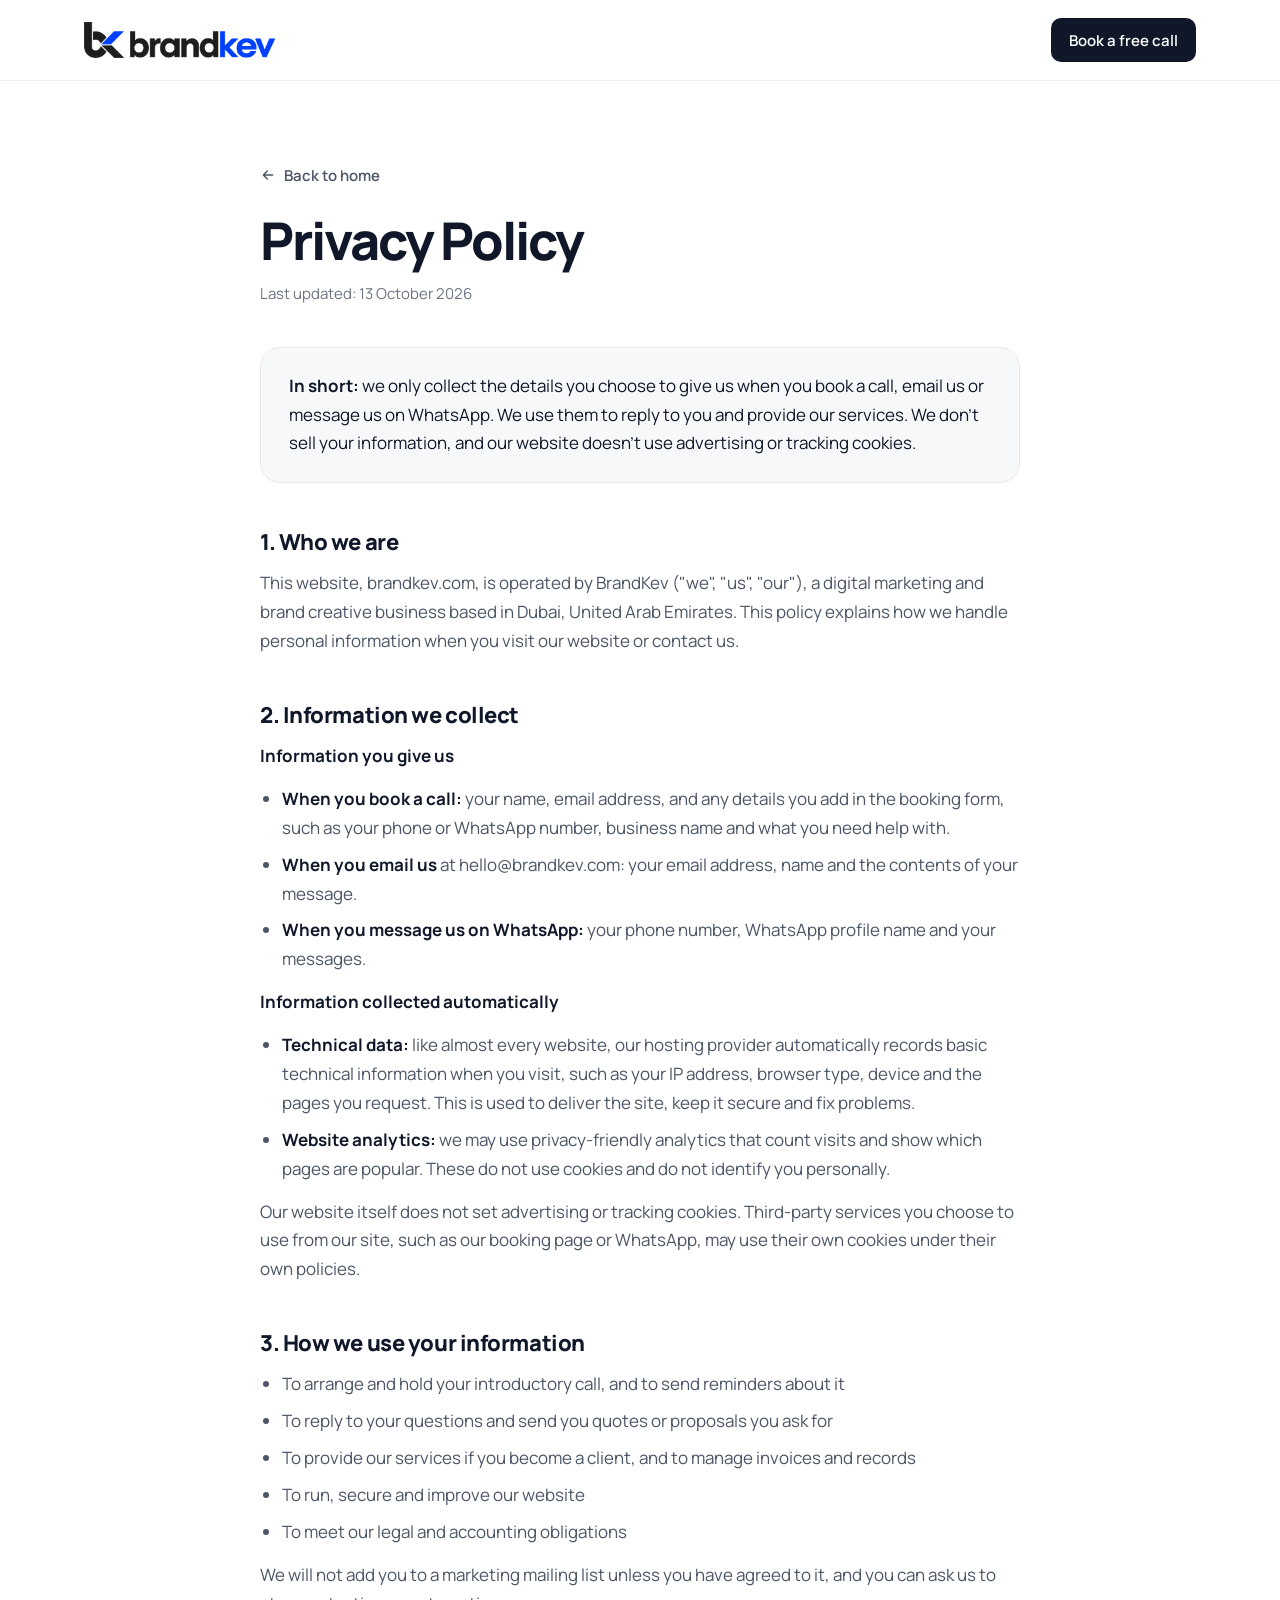
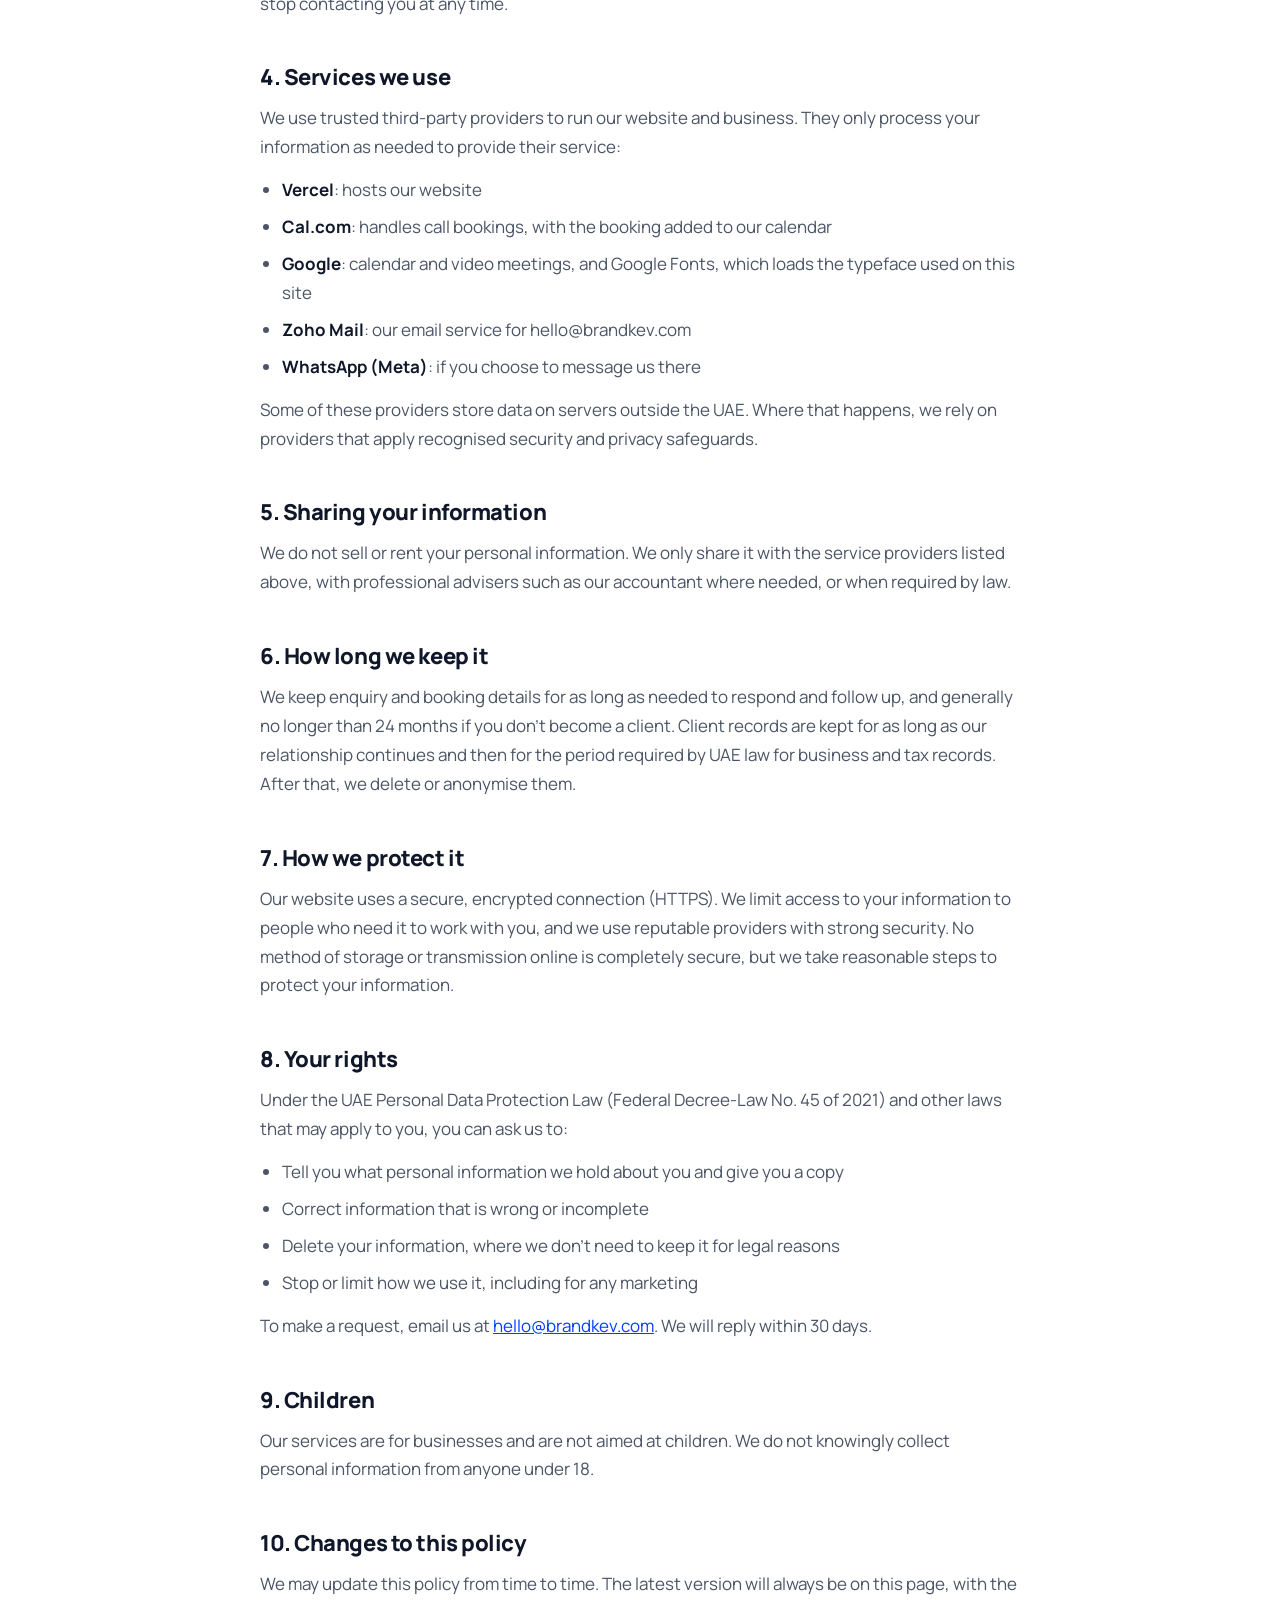
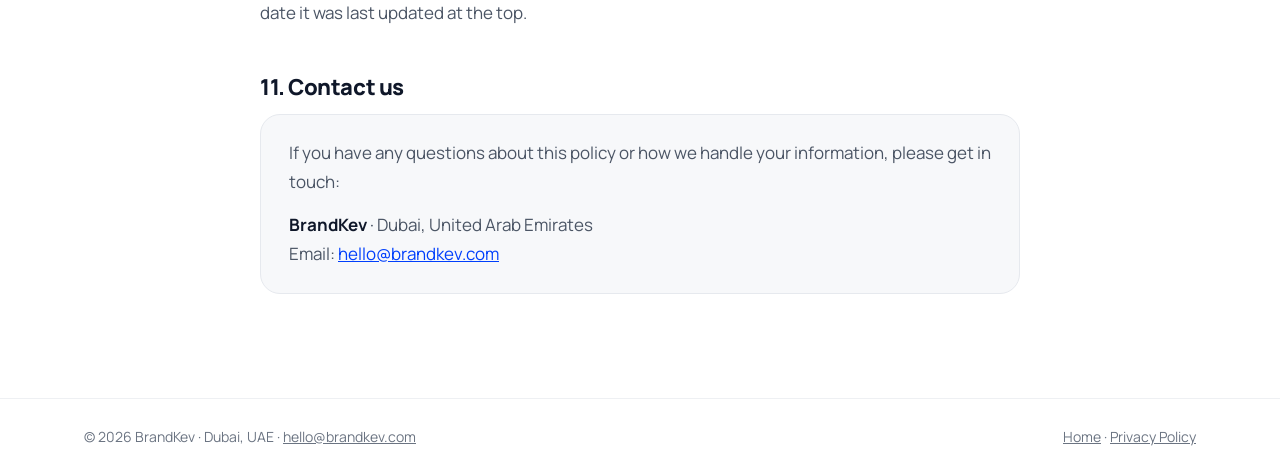
==== privacy.html @ ffb1eb5c "Add files via upload" ====
<!doctype html>
<html lang="en">
<head>
<meta charset="utf-8">
<meta name="viewport" content="width=device-width, initial-scale=1">
<title>Privacy Policy | BrandKev</title>
<meta name="description" content="How BrandKev collects, uses and protects your personal information when you visit brandkev.com, book a call or contact us.">
<link rel="canonical" href="https://www.brandkev.com/privacy">
<meta name="robots" content="index, follow">
<meta name="theme-color" content="#003FFC">
<link rel="icon" type="image/png" href="/apple-touch-icon.png">
<link rel="apple-touch-icon" href="/apple-touch-icon.png">
<link rel="preconnect" href="https://fonts.googleapis.com">
<link rel="preconnect" href="https://fonts.gstatic.com" crossorigin>
<link rel="stylesheet" href="https://fonts.googleapis.com/css2?family=Manrope:wght@400;500;600;700;800&display=swap">
<style>
  :root { --ink:#0F1729; --muted:#4B5565; --soft:#6B7482; --line:#EEF0F3; --line2:#E6E9EE; --bg2:#F7F8FA; --accent:#003FFC; }
  * { box-sizing: border-box; }
  body { margin: 0; font-family: 'Manrope', system-ui, sans-serif; color: var(--ink); background: #fff; -webkit-font-smoothing: antialiased; }
  a { color: var(--accent); }
  .wrap { max-width: 1160px; margin: 0 auto; padding: 0 24px; }
  header { border-bottom: 1px solid var(--line); background: #fff; }
  .nav { display: flex; flex-wrap: wrap; align-items: center; justify-content: space-between; gap: 16px; padding-top: 18px; padding-bottom: 18px; }
  .nav img { display: block; height: 36px; width: auto; }
  .nav-cta { background: var(--ink); color: #fff; text-decoration: none; font-weight: 600; font-size: 15px; padding: 11px 18px; border-radius: 10px; min-height: 44px; display: inline-flex; align-items: center; }
  .nav-cta:hover { background: #1E293B; }
  main { padding: 72px 0 104px; }
  .doc { max-width: 760px; margin: 0 auto; }
  .back { display: inline-flex; align-items: center; gap: 8px; font-size: 15px; font-weight: 600; color: var(--muted); text-decoration: none; min-height: 44px; }
  .back:hover { color: var(--ink); }
  h1 { font-weight: 800; font-size: clamp(36px, 5vw, 52px); line-height: 1.08; letter-spacing: -0.04em; margin: 16px 0 12px; }
  .updated { font-size: 15px; color: var(--soft); margin: 0 0 40px; }
  h2 { font-weight: 800; font-size: 22px; letter-spacing: -0.02em; margin: 44px 0 12px; }
  p, li { font-size: 17px; line-height: 1.7; color: var(--muted); }
  p { margin: 0 0 14px; }
  ul { margin: 0 0 14px; padding-left: 22px; }
  li { margin-bottom: 8px; }
  strong { color: var(--ink); font-weight: 700; }
  .summary { background: var(--bg2); border: 1px solid var(--line2); border-radius: 20px; padding: 24px 28px; margin-bottom: 8px; }
  .summary p { margin: 0; color: var(--ink); }
  .contact-box { background: var(--bg2); border: 1px solid var(--line2); border-radius: 20px; padding: 24px 28px; }
  .contact-box p:last-child { margin-bottom: 0; }
  footer { border-top: 1px solid var(--line); padding: 28px 0; }
  .foot { display: flex; flex-wrap: wrap; justify-content: space-between; gap: 16px; font-size: 14px; color: var(--soft); }
  .foot a { color: inherit; }
</style>
</head>
<body>

<header>
  <div class="wrap nav">
    <a href="/" aria-label="BrandKev home"><img src="/logo-full.png" alt="BrandKev" width="192" height="36"></a>
    <a class="nav-cta" href="https://cal.com/free-introductory-call" target="_blank" rel="noopener">Book a free call</a>
  </div>
</header>

<main>
  <div class="wrap">
    <article class="doc">
      <a class="back" href="/">
        <svg aria-hidden="true" width="16" height="16" viewBox="0 0 24 24" fill="none" stroke="currentColor" stroke-width="2.2" stroke-linecap="round" stroke-linejoin="round"><path d="M19 12H5M11 6l-6 6 6 6"/></svg>
        Back to home
      </a>
      <h1>Privacy Policy</h1>
      <p class="updated">Last updated: 13 October 2026</p>

      <div class="summary">
        <p><strong>In short:</strong> we only collect the details you choose to give us when you book a call, email us or message us on WhatsApp. We use them to reply to you and provide our services. We don't sell your information, and our website doesn't use advertising or tracking cookies.</p>
      </div>

      <h2>1. Who we are</h2>
      <p>This website, brandkev.com, is operated by BrandKev ("we", "us", "our"), a digital marketing and brand creative business based in Dubai, United Arab Emirates. This policy explains how we handle personal information when you visit our website or contact us.</p>

      <h2>2. Information we collect</h2>
      <p><strong>Information you give us</strong></p>
      <ul>
        <li><strong>When you book a call:</strong> your name, email address, and any details you add in the booking form, such as your phone or WhatsApp number, business name and what you need help with.</li>
        <li><strong>When you email us</strong> at hello@brandkev.com: your email address, name and the contents of your message.</li>
        <li><strong>When you message us on WhatsApp:</strong> your phone number, WhatsApp profile name and your messages.</li>
      </ul>
      <p><strong>Information collected automatically</strong></p>
      <ul>
        <li><strong>Technical data:</strong> like almost every website, our hosting provider automatically records basic technical information when you visit, such as your IP address, browser type, device and the pages you request. This is used to deliver the site, keep it secure and fix problems.</li>
        <li><strong>Website analytics:</strong> we may use privacy-friendly analytics that count visits and show which pages are popular. These do not use cookies and do not identify you personally.</li>
      </ul>
      <p>Our website itself does not set advertising or tracking cookies. Third-party services you choose to use from our site, such as our booking page or WhatsApp, may use their own cookies under their own policies.</p>

      <h2>3. How we use your information</h2>
      <ul>
        <li>To arrange and hold your introductory call, and to send reminders about it</li>
        <li>To reply to your questions and send you quotes or proposals you ask for</li>
        <li>To provide our services if you become a client, and to manage invoices and records</li>
        <li>To run, secure and improve our website</li>
        <li>To meet our legal and accounting obligations</li>
      </ul>
      <p>We will not add you to a marketing mailing list unless you have agreed to it, and you can ask us to stop contacting you at any time.</p>

      <h2>4. Services we use</h2>
      <p>We use trusted third-party providers to run our website and business. They only process your information as needed to provide their service:</p>
      <ul>
        <li><strong>Vercel</strong>: hosts our website</li>
        <li><strong>Cal.com</strong>: handles call bookings, with the booking added to our calendar</li>
        <li><strong>Google</strong>: calendar and video meetings, and Google Fonts, which loads the typeface used on this site</li>
        <li><strong>Zoho Mail</strong>: our email service for hello@brandkev.com</li>
        <li><strong>WhatsApp (Meta)</strong>: if you choose to message us there</li>
      </ul>
      <p>Some of these providers store data on servers outside the UAE. Where that happens, we rely on providers that apply recognised security and privacy safeguards.</p>

      <h2>5. Sharing your information</h2>
      <p>We do not sell or rent your personal information. We only share it with the service providers listed above, with professional advisers such as our accountant where needed, or when required by law.</p>

      <h2>6. How long we keep it</h2>
      <p>We keep enquiry and booking details for as long as needed to respond and follow up, and generally no longer than 24 months if you don't become a client. Client records are kept for as long as our relationship continues and then for the period required by UAE law for business and tax records. After that, we delete or anonymise them.</p>

      <h2>7. How we protect it</h2>
      <p>Our website uses a secure, encrypted connection (HTTPS). We limit access to your information to people who need it to work with you, and we use reputable providers with strong security. No method of storage or transmission online is completely secure, but we take reasonable steps to protect your information.</p>

      <h2>8. Your rights</h2>
      <p>Under the UAE Personal Data Protection Law (Federal Decree-Law No. 45 of 2021) and other laws that may apply to you, you can ask us to:</p>
      <ul>
        <li>Tell you what personal information we hold about you and give you a copy</li>
        <li>Correct information that is wrong or incomplete</li>
        <li>Delete your information, where we don't need to keep it for legal reasons</li>
        <li>Stop or limit how we use it, including for any marketing</li>
      </ul>
      <p>To make a request, email us at <a href="mailto:hello@brandkev.com?subject=Privacy%20request">hello@brandkev.com</a>. We will reply within 30 days.</p>

      <h2>9. Children</h2>
      <p>Our services are for businesses and are not aimed at children. We do not knowingly collect personal information from anyone under 18.</p>

      <h2>10. Changes to this policy</h2>
      <p>We may update this policy from time to time. The latest version will always be on this page, with the date it was last updated at the top.</p>

      <h2>11. Contact us</h2>
      <div class="contact-box">
        <p>If you have any questions about this policy or how we handle your information, please get in touch:</p>
        <p><strong>BrandKev</strong> · Dubai, United Arab Emirates<br>
        Email: <a href="mailto:hello@brandkev.com?subject=Privacy%20question">hello@brandkev.com</a></p>
      </div>
    </article>
  </div>
</main>

<footer>
  <div class="wrap foot">
    <span>© 2026 BrandKev · Dubai, UAE · <a href="mailto:hello@brandkev.com">hello@brandkev.com</a></span>
    <span><a href="/">Home</a> · <a href="/privacy">Privacy Policy</a></span>
  </div>
</footer>

</body>
</html>
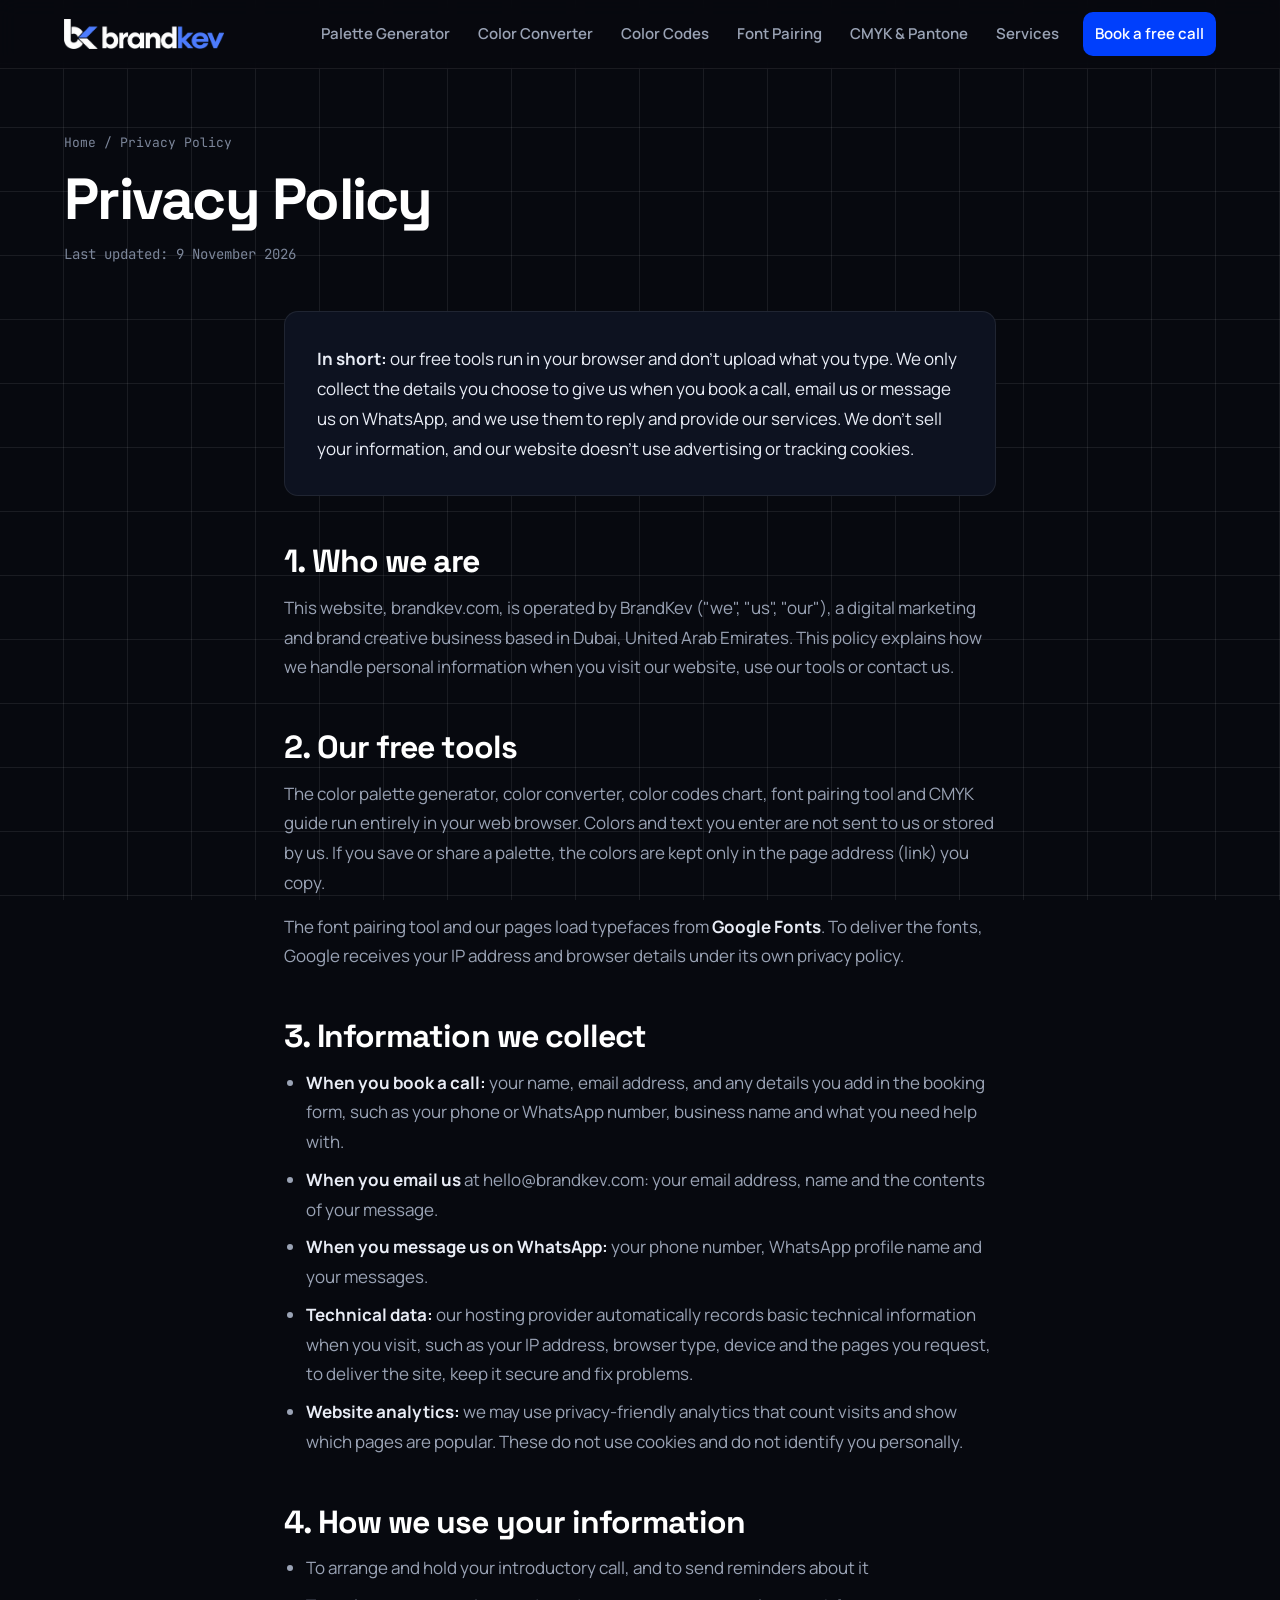
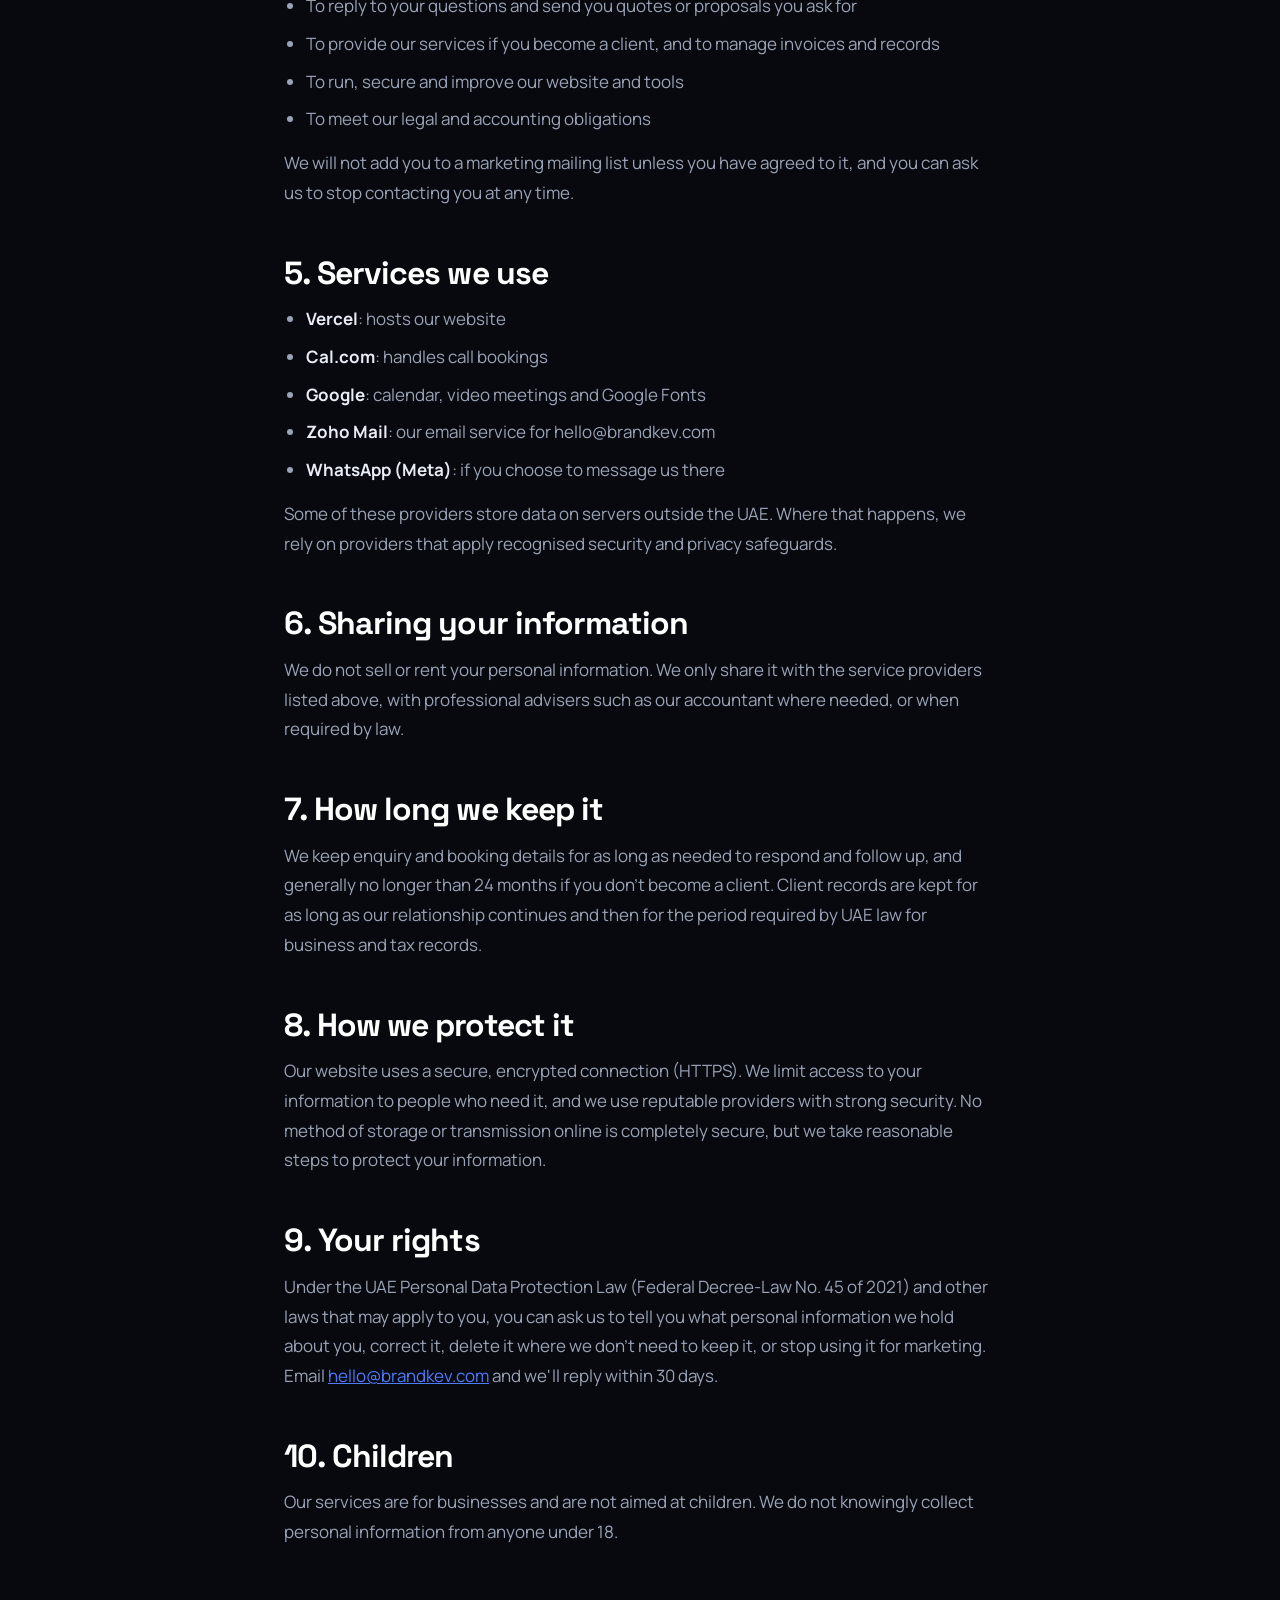
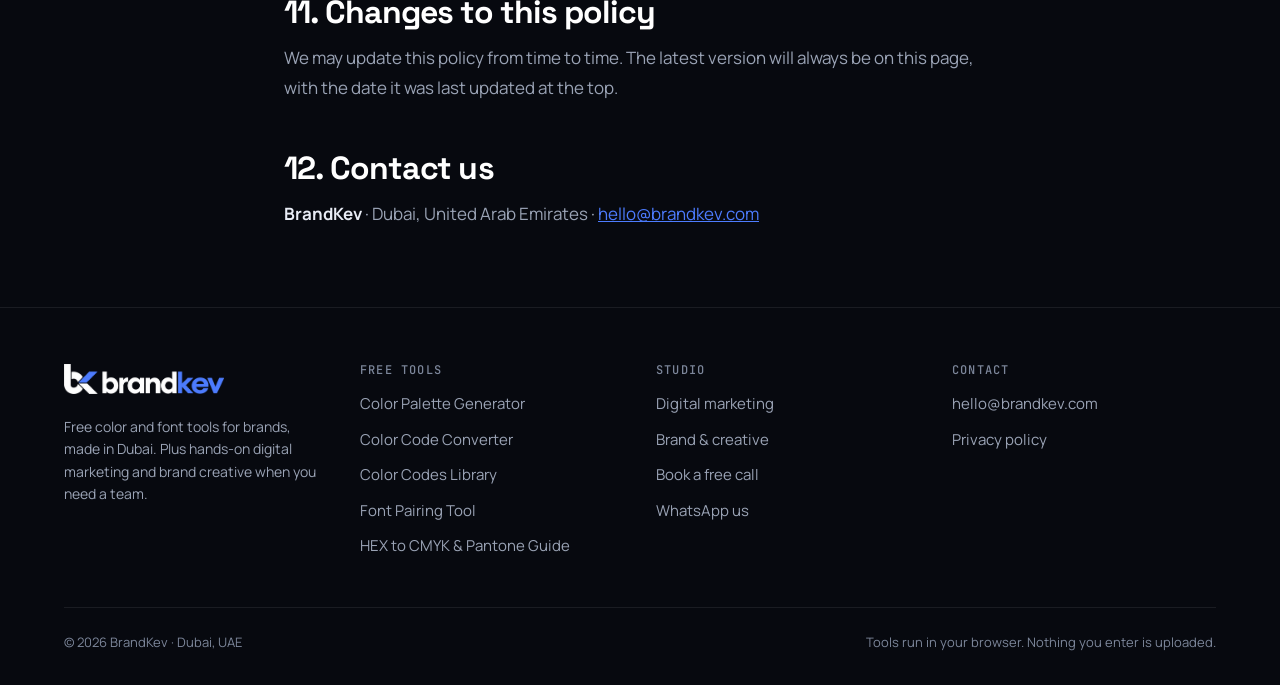
==== commit d7cb04a7: "Add files via upload" ====
--- a/privacy.html
+++ b/privacy.html
@@ -4,149 +4,160 @@
 <meta charset="utf-8">
 <meta name="viewport" content="width=device-width, initial-scale=1">
 <title>Privacy Policy | BrandKev</title>
-<meta name="description" content="How BrandKev collects, uses and protects your personal information when you visit brandkev.com, book a call or contact us.">
+<meta name="description" content="How BrandKev collects, uses and protects your personal information when you use our free tools, book a call or contact us.">
 <link rel="canonical" href="https://www.brandkev.com/privacy">
-<meta name="robots" content="index, follow">
-<meta name="theme-color" content="#003FFC">
-<link rel="icon" type="image/png" href="/apple-touch-icon.png">
+<meta name="robots" content="index, follow, max-image-preview:large">
+<meta name="theme-color" content="#07090F">
+<link rel="icon" type="image/png" href="/favicon.png">
 <link rel="apple-touch-icon" href="/apple-touch-icon.png">
+<meta property="og:type" content="website">
+<meta property="og:site_name" content="BrandKev">
+<meta property="og:locale" content="en_AE">
+<meta property="og:url" content="https://www.brandkev.com/privacy">
+<meta property="og:title" content="Privacy Policy | BrandKev">
+<meta property="og:description" content="How BrandKev collects, uses and protects your personal information when you use our free tools, book a call or contact us.">
+<meta property="og:image" content="https://www.brandkev.com/og-image.png">
+<meta property="og:image:width" content="1200">
+<meta property="og:image:height" content="630">
+<meta name="twitter:card" content="summary_large_image">
+<meta name="twitter:title" content="Privacy Policy | BrandKev">
+<meta name="twitter:description" content="How BrandKev collects, uses and protects your personal information when you use our free tools, book a call or contact us.">
+<meta name="twitter:image" content="https://www.brandkev.com/og-image.png">
 <link rel="preconnect" href="https://fonts.googleapis.com">
 <link rel="preconnect" href="https://fonts.gstatic.com" crossorigin>
-<link rel="stylesheet" href="https://fonts.googleapis.com/css2?family=Manrope:wght@400;500;600;700;800&display=swap">
-<style>
-  :root { --ink:#0F1729; --muted:#4B5565; --soft:#6B7482; --line:#EEF0F3; --line2:#E6E9EE; --bg2:#F7F8FA; --accent:#003FFC; }
-  * { box-sizing: border-box; }
-  body { margin: 0; font-family: 'Manrope', system-ui, sans-serif; color: var(--ink); background: #fff; -webkit-font-smoothing: antialiased; }
-  a { color: var(--accent); }
-  .wrap { max-width: 1160px; margin: 0 auto; padding: 0 24px; }
-  header { border-bottom: 1px solid var(--line); background: #fff; }
-  .nav { display: flex; flex-wrap: wrap; align-items: center; justify-content: space-between; gap: 16px; padding-top: 18px; padding-bottom: 18px; }
-  .nav img { display: block; height: 36px; width: auto; }
-  .nav-cta { background: var(--ink); color: #fff; text-decoration: none; font-weight: 600; font-size: 15px; padding: 11px 18px; border-radius: 10px; min-height: 44px; display: inline-flex; align-items: center; }
-  .nav-cta:hover { background: #1E293B; }
-  main { padding: 72px 0 104px; }
-  .doc { max-width: 760px; margin: 0 auto; }
-  .back { display: inline-flex; align-items: center; gap: 8px; font-size: 15px; font-weight: 600; color: var(--muted); text-decoration: none; min-height: 44px; }
-  .back:hover { color: var(--ink); }
-  h1 { font-weight: 800; font-size: clamp(36px, 5vw, 52px); line-height: 1.08; letter-spacing: -0.04em; margin: 16px 0 12px; }
-  .updated { font-size: 15px; color: var(--soft); margin: 0 0 40px; }
-  h2 { font-weight: 800; font-size: 22px; letter-spacing: -0.02em; margin: 44px 0 12px; }
-  p, li { font-size: 17px; line-height: 1.7; color: var(--muted); }
-  p { margin: 0 0 14px; }
-  ul { margin: 0 0 14px; padding-left: 22px; }
-  li { margin-bottom: 8px; }
-  strong { color: var(--ink); font-weight: 700; }
-  .summary { background: var(--bg2); border: 1px solid var(--line2); border-radius: 20px; padding: 24px 28px; margin-bottom: 8px; }
-  .summary p { margin: 0; color: var(--ink); }
-  .contact-box { background: var(--bg2); border: 1px solid var(--line2); border-radius: 20px; padding: 24px 28px; }
-  .contact-box p:last-child { margin-bottom: 0; }
-  footer { border-top: 1px solid var(--line); padding: 28px 0; }
-  .foot { display: flex; flex-wrap: wrap; justify-content: space-between; gap: 16px; font-size: 14px; color: var(--soft); }
-  .foot a { color: inherit; }
-</style>
+<link rel="stylesheet" href="https://fonts.googleapis.com/css2?family=Space+Grotesk:wght@500;700&family=Manrope:wght@400;500;600;700&family=JetBrains+Mono:wght@400;500;600;700&display=swap">
+<link rel="stylesheet" href="/site.css">
+<script type="application/ld+json">{"@context": "https://schema.org", "@graph": [{"@type": "BreadcrumbList", "itemListElement": [{"@type": "ListItem", "position": 1, "name": "Home", "item": "https://www.brandkev.com/"}, {"@type": "ListItem", "position": 2, "name": "Privacy Policy", "item": "https://www.brandkev.com/privacy"}]}]}</script>
 </head>
 <body>
-
-<header>
+<a class="skip" href="#main">Skip to content</a>
+<header class="site-header">
   <div class="wrap nav">
-    <a href="/" aria-label="BrandKev home"><img src="/logo-full.png" alt="BrandKev" width="192" height="36"></a>
-    <a class="nav-cta" href="https://cal.com/free-introductory-call" target="_blank" rel="noopener">Book a free call</a>
+    <a class="logo" href="/" aria-label="BrandKev home"><img src="/logo-light.png" alt="BrandKev" width="160" height="30"></a>
+    <button class="menu-toggle" type="button" aria-expanded="false" aria-controls="menu" aria-label="Open menu"><svg aria-hidden="true" width="20" height="20" viewBox="0 0 24 24" fill="none" stroke="currentColor" stroke-width="2" stroke-linecap="round"><path d="M4 7h16M4 12h16M4 17h16"/></svg></button>
+    <nav id="menu" class="menu" aria-label="Main">
+      <a href="/color-palette-generator">Palette Generator</a>
+      <a href="/color-converter">Color Converter</a>
+      <a href="/color-codes">Color Codes</a>
+      <a href="/font-pairing">Font Pairing</a>
+      <a href="/cmyk-pantone-guide">CMYK & Pantone</a>
+      <a href="/services">Services</a>
+      <a class="menu-cta" href="https://cal.com/free-introductory-call" target="_blank" rel="noopener">Book a free call</a>
+    </nav>
   </div>
 </header>
+<main id="main">
+<section class="page-hero">
+  <div class="wrap">
+    <nav class="crumbs" aria-label="Breadcrumb"><a href="/">Home</a><span aria-hidden="true">/</span><span aria-current="page">Privacy Policy</span></nav>
+    <h1>Privacy Policy</h1>
+    <p class="note mono">Last updated: 9 November 2026</p>
+  </div>
+</section>
+<section class="section-tight" style="padding-top:0">
+  <div class="wrap prose">
+    <div class="panel pad"><p style="margin:0;color:var(--text)"><strong>In short:</strong> our free tools run in your browser and don't upload what you type. We only collect the details you choose to give us when you book a call, email us or message us on WhatsApp, and we use them to reply and provide our services. We don't sell your information, and our website doesn't use advertising or tracking cookies.</p></div>
 
-<main>
+    <h2>1. Who we are</h2>
+    <p>This website, brandkev.com, is operated by BrandKev ("we", "us", "our"), a digital marketing and brand creative business based in Dubai, United Arab Emirates. This policy explains how we handle personal information when you visit our website, use our tools or contact us.</p>
+
+    <h2>2. Our free tools</h2>
+    <p>The color palette generator, color converter, color codes chart, font pairing tool and CMYK guide run entirely in your web browser. Colors and text you enter are not sent to us or stored by us. If you save or share a palette, the colors are kept only in the page address (link) you copy.</p>
+    <p>The font pairing tool and our pages load typefaces from <strong>Google Fonts</strong>. To deliver the fonts, Google receives your IP address and browser details under its own privacy policy.</p>
+
+    <h2>3. Information we collect</h2>
+    <ul>
+      <li><strong>When you book a call:</strong> your name, email address, and any details you add in the booking form, such as your phone or WhatsApp number, business name and what you need help with.</li>
+      <li><strong>When you email us</strong> at hello@brandkev.com: your email address, name and the contents of your message.</li>
+      <li><strong>When you message us on WhatsApp:</strong> your phone number, WhatsApp profile name and your messages.</li>
+      <li><strong>Technical data:</strong> our hosting provider automatically records basic technical information when you visit, such as your IP address, browser type, device and the pages you request, to deliver the site, keep it secure and fix problems.</li>
+      <li><strong>Website analytics:</strong> we may use privacy-friendly analytics that count visits and show which pages are popular. These do not use cookies and do not identify you personally.</li>
+    </ul>
+
+    <h2>4. How we use your information</h2>
+    <ul>
+      <li>To arrange and hold your introductory call, and to send reminders about it</li>
+      <li>To reply to your questions and send you quotes or proposals you ask for</li>
+      <li>To provide our services if you become a client, and to manage invoices and records</li>
+      <li>To run, secure and improve our website and tools</li>
+      <li>To meet our legal and accounting obligations</li>
+    </ul>
+    <p>We will not add you to a marketing mailing list unless you have agreed to it, and you can ask us to stop contacting you at any time.</p>
+
+    <h2>5. Services we use</h2>
+    <ul>
+      <li><strong>Vercel</strong>: hosts our website</li>
+      <li><strong>Cal.com</strong>: handles call bookings</li>
+      <li><strong>Google</strong>: calendar, video meetings and Google Fonts</li>
+      <li><strong>Zoho Mail</strong>: our email service for hello@brandkev.com</li>
+      <li><strong>WhatsApp (Meta)</strong>: if you choose to message us there</li>
+    </ul>
+    <p>Some of these providers store data on servers outside the UAE. Where that happens, we rely on providers that apply recognised security and privacy safeguards.</p>
+
+    <h2>6. Sharing your information</h2>
+    <p>We do not sell or rent your personal information. We only share it with the service providers listed above, with professional advisers such as our accountant where needed, or when required by law.</p>
+
+    <h2>7. How long we keep it</h2>
+    <p>We keep enquiry and booking details for as long as needed to respond and follow up, and generally no longer than 24 months if you don't become a client. Client records are kept for as long as our relationship continues and then for the period required by UAE law for business and tax records.</p>
+
+    <h2>8. How we protect it</h2>
+    <p>Our website uses a secure, encrypted connection (HTTPS). We limit access to your information to people who need it, and we use reputable providers with strong security. No method of storage or transmission online is completely secure, but we take reasonable steps to protect your information.</p>
+
+    <h2>9. Your rights</h2>
+    <p>Under the UAE Personal Data Protection Law (Federal Decree-Law No. 45 of 2021) and other laws that may apply to you, you can ask us to tell you what personal information we hold about you, correct it, delete it where we don't need to keep it, or stop using it for marketing. Email <a href="mailto:hello@brandkev.com?subject=Privacy%20request">hello@brandkev.com</a> and we'll reply within 30 days.</p>
+
+    <h2>10. Children</h2>
+    <p>Our services are for businesses and are not aimed at children. We do not knowingly collect personal information from anyone under 18.</p>
+
+    <h2>11. Changes to this policy</h2>
+    <p>We may update this policy from time to time. The latest version will always be on this page, with the date it was last updated at the top.</p>
+
+    <h2>12. Contact us</h2>
+    <p><strong>BrandKev</strong> · Dubai, United Arab Emirates · <a href="mailto:hello@brandkev.com?subject=Privacy%20question">hello@brandkev.com</a></p>
+  </div>
+</section>
+</main>
+<footer class="site-footer">
   <div class="wrap">
-    <article class="doc">
-      <a class="back" href="/">
-        <svg aria-hidden="true" width="16" height="16" viewBox="0 0 24 24" fill="none" stroke="currentColor" stroke-width="2.2" stroke-linecap="round" stroke-linejoin="round"><path d="M19 12H5M11 6l-6 6 6 6"/></svg>
-        Back to home
-      </a>
-      <h1>Privacy Policy</h1>
-      <p class="updated">Last updated: 13 October 2026</p>
-
-      <div class="summary">
-        <p><strong>In short:</strong> we only collect the details you choose to give us when you book a call, email us or message us on WhatsApp. We use them to reply to you and provide our services. We don't sell your information, and our website doesn't use advertising or tracking cookies.</p>
+    <div class="foot-grid">
+      <div class="foot-brand">
+        <a href="/" aria-label="BrandKev home"><img src="/logo-light.png" alt="BrandKev" width="160" height="30"></a>
+        <p>Free color and font tools for brands, made in Dubai. Plus hands-on digital marketing and brand creative when you need a team.</p>
       </div>
-
-      <h2>1. Who we are</h2>
-      <p>This website, brandkev.com, is operated by BrandKev ("we", "us", "our"), a digital marketing and brand creative business based in Dubai, United Arab Emirates. This policy explains how we handle personal information when you visit our website or contact us.</p>
-
-      <h2>2. Information we collect</h2>
-      <p><strong>Information you give us</strong></p>
-      <ul>
-        <li><strong>When you book a call:</strong> your name, email address, and any details you add in the booking form, such as your phone or WhatsApp number, business name and what you need help with.</li>
-        <li><strong>When you email us</strong> at hello@brandkev.com: your email address, name and the contents of your message.</li>
-        <li><strong>When you message us on WhatsApp:</strong> your phone number, WhatsApp profile name and your messages.</li>
-      </ul>
-      <p><strong>Information collected automatically</strong></p>
-      <ul>
-        <li><strong>Technical data:</strong> like almost every website, our hosting provider automatically records basic technical information when you visit, such as your IP address, browser type, device and the pages you request. This is used to deliver the site, keep it secure and fix problems.</li>
-        <li><strong>Website analytics:</strong> we may use privacy-friendly analytics that count visits and show which pages are popular. These do not use cookies and do not identify you personally.</li>
-      </ul>
-      <p>Our website itself does not set advertising or tracking cookies. Third-party services you choose to use from our site, such as our booking page or WhatsApp, may use their own cookies under their own policies.</p>
-
-      <h2>3. How we use your information</h2>
-      <ul>
-        <li>To arrange and hold your introductory call, and to send reminders about it</li>
-        <li>To reply to your questions and send you quotes or proposals you ask for</li>
-        <li>To provide our services if you become a client, and to manage invoices and records</li>
-        <li>To run, secure and improve our website</li>
-        <li>To meet our legal and accounting obligations</li>
-      </ul>
-      <p>We will not add you to a marketing mailing list unless you have agreed to it, and you can ask us to stop contacting you at any time.</p>
-
-      <h2>4. Services we use</h2>
-      <p>We use trusted third-party providers to run our website and business. They only process your information as needed to provide their service:</p>
-      <ul>
-        <li><strong>Vercel</strong>: hosts our website</li>
-        <li><strong>Cal.com</strong>: handles call bookings, with the booking added to our calendar</li>
-        <li><strong>Google</strong>: calendar and video meetings, and Google Fonts, which loads the typeface used on this site</li>
-        <li><strong>Zoho Mail</strong>: our email service for hello@brandkev.com</li>
-        <li><strong>WhatsApp (Meta)</strong>: if you choose to message us there</li>
-      </ul>
-      <p>Some of these providers store data on servers outside the UAE. Where that happens, we rely on providers that apply recognised security and privacy safeguards.</p>
-
-      <h2>5. Sharing your information</h2>
-      <p>We do not sell or rent your personal information. We only share it with the service providers listed above, with professional advisers such as our accountant where needed, or when required by law.</p>
-
-      <h2>6. How long we keep it</h2>
-      <p>We keep enquiry and booking details for as long as needed to respond and follow up, and generally no longer than 24 months if you don't become a client. Client records are kept for as long as our relationship continues and then for the period required by UAE law for business and tax records. After that, we delete or anonymise them.</p>
-
-      <h2>7. How we protect it</h2>
-      <p>Our website uses a secure, encrypted connection (HTTPS). We limit access to your information to people who need it to work with you, and we use reputable providers with strong security. No method of storage or transmission online is completely secure, but we take reasonable steps to protect your information.</p>
-
-      <h2>8. Your rights</h2>
-      <p>Under the UAE Personal Data Protection Law (Federal Decree-Law No. 45 of 2021) and other laws that may apply to you, you can ask us to:</p>
-      <ul>
-        <li>Tell you what personal information we hold about you and give you a copy</li>
-        <li>Correct information that is wrong or incomplete</li>
-        <li>Delete your information, where we don't need to keep it for legal reasons</li>
-        <li>Stop or limit how we use it, including for any marketing</li>
-      </ul>
-      <p>To make a request, email us at <a href="mailto:hello@brandkev.com?subject=Privacy%20request">hello@brandkev.com</a>. We will reply within 30 days.</p>
-
-      <h2>9. Children</h2>
-      <p>Our services are for businesses and are not aimed at children. We do not knowingly collect personal information from anyone under 18.</p>
-
-      <h2>10. Changes to this policy</h2>
-      <p>We may update this policy from time to time. The latest version will always be on this page, with the date it was last updated at the top.</p>
-
-      <h2>11. Contact us</h2>
-      <div class="contact-box">
-        <p>If you have any questions about this policy or how we handle your information, please get in touch:</p>
-        <p><strong>BrandKev</strong> · Dubai, United Arab Emirates<br>
-        Email: <a href="mailto:hello@brandkev.com?subject=Privacy%20question">hello@brandkev.com</a></p>
+      <div>
+        <h2>Free tools</h2>
+        <ul>
+          <li><a href="/color-palette-generator">Color Palette Generator</a></li>
+          <li><a href="/color-converter">Color Code Converter</a></li>
+          <li><a href="/color-codes">Color Codes Library</a></li>
+          <li><a href="/font-pairing">Font Pairing Tool</a></li>
+          <li><a href="/cmyk-pantone-guide">HEX to CMYK & Pantone Guide</a></li>
+        </ul>
       </div>
-    </article>
-  </div>
-</main>
-
-<footer>
-  <div class="wrap foot">
-    <span>© 2026 BrandKev · Dubai, UAE · <a href="mailto:hello@brandkev.com">hello@brandkev.com</a></span>
-    <span><a href="/">Home</a> · <a href="/privacy">Privacy Policy</a></span>
+      <div>
+        <h2>Studio</h2>
+        <ul>
+          <li><a href="/services">Digital marketing</a></li>
+          <li><a href="/services#brand">Brand &amp; creative</a></li>
+          <li><a href="https://cal.com/free-introductory-call" target="_blank" rel="noopener">Book a free call</a></li>
+          <li><a class="js-whatsapp" href="/services#contact" target="_blank" rel="noopener">WhatsApp us</a></li>
+        </ul>
+      </div>
+      <div>
+        <h2>Contact</h2>
+        <ul>
+          <li><a href="mailto:hello@brandkev.com">hello@brandkev.com</a></li>
+          <li><a href="/privacy">Privacy policy</a></li>
+        </ul>
+      </div>
+    </div>
+    <div class="foot-bottom">
+      <span>© 2026 BrandKev · Dubai, UAE</span>
+      <span>Tools run in your browser. Nothing you enter is uploaded.</span>
+    </div>
   </div>
 </footer>
+<script src="/site.js"></script>
 
 </body>
 </html>
--- a/site.css
+++ b/site.css
@@ -0,0 +1,299 @@
+/* BrandKev — shared styles */
+:root {
+  --bg: #07090F;
+  --bg-2: #0A0E18;
+  --surface: #0D1220;
+  --surface-2: #121931;
+  --line: rgba(255,255,255,0.08);
+  --line-2: rgba(255,255,255,0.14);
+  --text: #E8ECF5;
+  --muted: #9AA3B5;
+  --soft: #7C869A;
+  --brand: #003FFC;
+  --brand-hover: #1A53FF;
+  --accent: #4D7CFF;
+  --ok: #3DDC97;
+  --radius: 14px;
+  --display: 'Space Grotesk', system-ui, sans-serif;
+  --body: 'Manrope', system-ui, sans-serif;
+  --mono: 'JetBrains Mono', ui-monospace, 'SFMono-Regular', Menlo, monospace;
+}
+* { box-sizing: border-box; }
+html { scroll-behavior: smooth; -webkit-text-size-adjust: 100%; }
+body {
+  margin: 0; background: var(--bg); color: var(--text);
+  font-family: var(--body); font-size: 16px; line-height: 1.6;
+  -webkit-font-smoothing: antialiased;
+  background-image:
+    linear-gradient(var(--line) 1px, transparent 1px),
+    linear-gradient(90deg, var(--line) 1px, transparent 1px);
+  background-size: 64px 64px;
+  background-position: -1px -1px;
+  background-attachment: fixed;
+}
+@media (prefers-reduced-motion: reduce) { html { scroll-behavior: auto; } * { transition: none !important; animation: none !important; } }
+a { color: var(--accent); }
+a:hover { color: #7FA1FF; }
+img { max-width: 100%; }
+:focus-visible { outline: 2px solid var(--accent); outline-offset: 3px; border-radius: 6px; }
+.sr-only { position: absolute; width: 1px; height: 1px; padding: 0; margin: -1px; overflow: hidden; clip: rect(0,0,0,0); white-space: nowrap; border: 0; }
+.wrap { max-width: 1200px; margin: 0 auto; padding: 0 24px; }
+.skip { position: absolute; left: -9999px; top: 8px; background: var(--brand); color: #fff; padding: 10px 16px; border-radius: 8px; z-index: 100; }
+.skip:focus { left: 8px; }
+
+/* Header */
+.site-header { position: sticky; top: 0; z-index: 50; background: rgba(7,9,15,0.86); backdrop-filter: blur(10px); -webkit-backdrop-filter: blur(10px); border-bottom: 1px solid var(--line); }
+.nav { display: flex; align-items: center; justify-content: space-between; gap: 16px; min-height: 68px; }
+.logo img { display: block; height: 30px; width: auto; }
+.menu { display: flex; align-items: center; gap: 4px; }
+.menu a { color: var(--muted); text-decoration: none; font-size: 15px; font-weight: 600; padding: 10px 12px; border-radius: 10px; }
+.menu a:hover, .menu a[aria-current="page"] { color: var(--text); background: rgba(255,255,255,0.05); }
+.menu .menu-cta { background: var(--brand); color: #fff; margin-left: 8px; }
+.menu .menu-cta:hover { background: var(--brand-hover); color: #fff; }
+.menu-toggle { display: none; background: none; border: 1px solid var(--line-2); color: var(--text); border-radius: 10px; width: 44px; height: 44px; align-items: center; justify-content: center; cursor: pointer; }
+@media (max-width: 920px) {
+  .menu-toggle { display: inline-flex; }
+  .menu { display: none; position: absolute; left: 0; right: 0; top: 68px; flex-direction: column; align-items: stretch; background: var(--bg-2); border-bottom: 1px solid var(--line); padding: 12px 24px 20px; }
+  .menu.open { display: flex; }
+  .menu a { padding: 14px 12px; }
+  .menu .menu-cta { margin: 8px 0 0; text-align: center; }
+}
+
+/* Type */
+h1, h2, h3 { font-family: var(--display); font-weight: 700; letter-spacing: -0.03em; margin: 0; color: #fff; }
+h1 { font-size: clamp(38px, 5.6vw, 72px); line-height: 1.02; }
+h2 { font-size: clamp(28px, 3.4vw, 44px); line-height: 1.08; }
+h3 { font-size: 20px; line-height: 1.25; letter-spacing: -0.02em; }
+p { margin: 0 0 14px; }
+.lead { font-size: clamp(17px, 1.6vw, 20px); color: var(--muted); max-width: 680px; }
+.tag { display: inline-flex; align-items: center; gap: 8px; font-family: var(--mono); font-size: 12px; letter-spacing: 0.08em; text-transform: uppercase; color: var(--accent); }
+.tag::before { content: ""; width: 8px; height: 8px; background: var(--accent); }
+.mono { font-family: var(--mono); }
+
+/* Buttons */
+.btn { display: inline-flex; align-items: center; justify-content: center; gap: 10px; min-height: 48px; padding: 12px 22px; border-radius: 12px; font: inherit; font-weight: 700; font-size: 15px; text-decoration: none; cursor: pointer; border: 1px solid transparent; transition: background .15s, border-color .15s, color .15s; }
+.btn-primary { background: var(--brand); color: #fff; }
+.btn-primary:hover { background: var(--brand-hover); color: #fff; }
+.btn-ghost { background: rgba(255,255,255,0.03); color: var(--text); border-color: var(--line-2); }
+.btn-ghost:hover { border-color: rgba(255,255,255,0.35); color: #fff; }
+.btn-sm { min-height: 40px; padding: 8px 14px; font-size: 14px; border-radius: 10px; }
+.btn[aria-pressed="true"] { border-color: var(--accent); color: #fff; background: rgba(77,124,255,0.14); }
+
+/* Sections */
+.section { padding: 96px 0; }
+.section-tight { padding: 64px 0; }
+.section-head { max-width: 720px; margin-bottom: 44px; }
+.section-head h2 { margin: 14px 0 12px; }
+.hero { padding: 88px 0 56px; }
+.hero h1 { margin: 18px 0 20px; max-width: 920px; }
+.page-hero { padding: 64px 0 32px; }
+.page-hero h1 { font-size: clamp(34px, 4.6vw, 58px); margin: 16px 0 14px; max-width: 900px; }
+.crumbs { font-family: var(--mono); font-size: 13px; color: var(--soft); }
+.crumbs a { color: var(--soft); text-decoration: none; }
+.crumbs a:hover { color: var(--text); }
+.crumbs span[aria-hidden] { margin: 0 8px; }
+
+/* Panels — squared corner ticks for the instrument look */
+.panel { position: relative; background: var(--surface); border: 1px solid var(--line); border-radius: var(--radius); }
+.panel.ticks::before, .panel.ticks::after { content: ""; position: absolute; width: 12px; height: 12px; border: 2px solid var(--accent); pointer-events: none; }
+.panel.ticks::before { top: -1px; left: -1px; border-right: 0; border-bottom: 0; border-top-left-radius: var(--radius); }
+.panel.ticks::after { bottom: -1px; right: -1px; border-left: 0; border-top: 0; border-bottom-right-radius: var(--radius); }
+.pad { padding: clamp(20px, 3vw, 32px); }
+
+/* Tool cards */
+.grid { display: grid; gap: 16px; }
+.grid-3 { grid-template-columns: repeat(auto-fit, minmax(min(100%, 300px), 1fr)); }
+.grid-2 { grid-template-columns: repeat(auto-fit, minmax(min(100%, 420px), 1fr)); }
+.tool-card { display: flex; flex-direction: column; gap: 14px; padding: 24px; text-decoration: none; color: var(--text); min-height: 100%; transition: border-color .15s, transform .15s; }
+.tool-card:hover { border-color: rgba(77,124,255,0.6); color: var(--text); transform: translateY(-2px); }
+.tool-card .idx { font-family: var(--mono); font-size: 12px; color: var(--soft); letter-spacing: 0.08em; }
+.tool-card h3 { color: #fff; }
+.tool-card p { color: var(--muted); margin: 0; font-size: 15px; }
+.tool-card .go { margin-top: auto; font-weight: 700; color: var(--accent); font-size: 14px; display: inline-flex; align-items: center; gap: 6px; }
+.mini-swatches { display: flex; height: 56px; border-radius: 10px; overflow: hidden; }
+.mini-swatches span { flex: 1; }
+
+/* Prose / FAQ */
+.prose { max-width: 760px; }
+.prose h2 { font-size: clamp(24px, 2.6vw, 32px); margin: 48px 0 14px; }
+.prose h3 { margin: 28px 0 10px; }
+.prose p, .prose li { color: var(--muted); font-size: 17px; line-height: 1.75; }
+.prose strong { color: var(--text); }
+.prose ul, .prose ol { padding-left: 22px; margin: 0 0 14px; }
+.prose li { margin-bottom: 8px; }
+.prose table { width: 100%; border-collapse: collapse; margin: 8px 0 20px; font-size: 15px; }
+.prose th, .prose td { text-align: left; padding: 12px 14px; border-bottom: 1px solid var(--line); vertical-align: top; }
+.prose th { color: #fff; font-family: var(--display); font-weight: 600; }
+.prose td { color: var(--muted); }
+.table-scroll { overflow-x: auto; border: 1px solid var(--line); border-radius: 12px; background: var(--surface); }
+.table-scroll table { margin: 0; }
+.faq { max-width: 860px; }
+.faq details { border-bottom: 1px solid var(--line); }
+.faq summary { cursor: pointer; list-style: none; padding: 20px 40px 20px 0; position: relative; font-family: var(--display); font-weight: 600; font-size: 18px; color: #fff; }
+.faq summary::-webkit-details-marker { display: none; }
+.faq summary::after { content: "+"; position: absolute; right: 4px; top: 16px; font-family: var(--mono); font-size: 22px; color: var(--accent); }
+.faq details[open] summary::after { content: "–"; }
+.faq details p { color: var(--muted); margin: 0 0 20px; max-width: 760px; }
+
+/* Steps */
+.steps { list-style: none; padding: 0; margin: 0; display: grid; grid-template-columns: repeat(auto-fit, minmax(min(100%, 230px), 1fr)); gap: 16px; counter-reset: s; }
+.steps li { counter-increment: s; padding: 24px; }
+.steps li::before { content: "0" counter(s); display: block; font-family: var(--mono); font-size: 13px; color: var(--accent); margin-bottom: 14px; }
+.steps h3 { margin-bottom: 8px; }
+.steps p { color: var(--muted); margin: 0; font-size: 15px; }
+
+/* CTA band */
+.cta-band { display: flex; flex-wrap: wrap; gap: 24px; align-items: center; justify-content: space-between; }
+.cta-band h2 { font-size: clamp(26px, 3vw, 38px); max-width: 640px; }
+.cta-band p { color: var(--muted); margin: 10px 0 0; max-width: 600px; }
+.cta-actions { display: flex; flex-wrap: wrap; gap: 12px; }
+
+/* Footer */
+.site-footer { border-top: 1px solid var(--line); background: var(--bg); padding: 56px 0 32px; }
+.foot-grid { display: grid; grid-template-columns: repeat(auto-fit, minmax(min(100%, 200px), 1fr)); gap: 32px; }
+.foot-grid h2 { font-family: var(--mono); font-size: 12px; letter-spacing: 0.1em; text-transform: uppercase; color: var(--soft); font-weight: 500; margin-bottom: 14px; }
+.foot-grid ul { list-style: none; padding: 0; margin: 0; display: flex; flex-direction: column; gap: 10px; }
+.foot-grid a { color: var(--muted); text-decoration: none; font-size: 15px; }
+.foot-grid a:hover { color: #fff; }
+.foot-brand p { color: var(--muted); font-size: 14px; margin: 14px 0 0; max-width: 280px; }
+.foot-bottom { display: flex; flex-wrap: wrap; justify-content: space-between; gap: 12px; margin-top: 48px; padding-top: 24px; border-top: 1px solid var(--line); font-size: 13px; color: var(--soft); }
+.foot-bottom a { color: var(--soft); }
+
+/* Toast */
+.toast { position: fixed; left: 50%; bottom: 24px; transform: translate(-50%, 20px); background: #fff; color: #07090F; font-weight: 700; font-size: 14px; padding: 12px 18px; border-radius: 12px; opacity: 0; pointer-events: none; transition: opacity .2s, transform .2s; z-index: 200; font-family: var(--mono); }
+.toast.show { opacity: 1; transform: translate(-50%, 0); }
+
+/* Form controls */
+.field { display: flex; flex-direction: column; gap: 8px; font-size: 13px; font-family: var(--mono); color: var(--soft); text-transform: uppercase; letter-spacing: 0.06em; }
+.input, select.input, textarea.input { font: 500 16px/1.4 var(--mono); color: var(--text); background: var(--bg-2); border: 1px solid var(--line-2); border-radius: 10px; padding: 12px 14px; min-height: 48px; width: 100%; text-transform: none; letter-spacing: 0; }
+.input:focus { outline: none; border-color: var(--accent); box-shadow: 0 0 0 3px rgba(77,124,255,0.25); }
+input[type="color"].picker { width: 48px; height: 48px; padding: 0; border: 1px solid var(--line-2); border-radius: 10px; background: none; cursor: pointer; flex: none; }
+input[type="color"].picker::-webkit-color-swatch-wrapper { padding: 4px; }
+input[type="color"].picker::-webkit-color-swatch { border: none; border-radius: 6px; }
+.seg { display: flex; flex-wrap: wrap; gap: 8px; }
+
+/* Code rows (value + copy) */
+.code-row { display: flex; align-items: center; justify-content: space-between; gap: 12px; padding: 14px 16px; border-bottom: 1px solid var(--line); }
+.code-row:last-child { border-bottom: 0; }
+.code-row .k { font-family: var(--mono); font-size: 12px; letter-spacing: 0.08em; color: var(--soft); text-transform: uppercase; min-width: 56px; }
+.code-row .v { font-family: var(--mono); font-size: 15px; color: #fff; flex: 1; word-break: break-all; }
+.copy { background: none; border: 1px solid var(--line-2); color: var(--muted); border-radius: 8px; font: 600 12px var(--mono); padding: 8px 10px; min-height: 36px; cursor: pointer; }
+.copy:hover { color: #fff; border-color: rgba(255,255,255,0.35); }
+
+.note { font-size: 14px; color: var(--soft); }
+.kbd { font-family: var(--mono); font-size: 12px; border: 1px solid var(--line-2); border-bottom-width: 2px; border-radius: 6px; padding: 2px 6px; color: var(--text); }
+
+/* ---------- Palette generator ---------- */
+.pal-bar { display: flex; flex-wrap: wrap; gap: 12px; align-items: center; justify-content: space-between; padding: 14px; border-bottom: 1px solid var(--line); }
+.pal-bar .seg .btn { min-height: 40px; }
+.palette { display: flex; min-height: clamp(360px, 52vh, 560px); }
+.swatch { flex: 1; display: flex; flex-direction: column; justify-content: space-between; padding: 16px; min-width: 0; transition: flex .2s; }
+.swatch:first-child { border-bottom-left-radius: var(--radius); }
+.swatch:last-child { border-bottom-right-radius: var(--radius); }
+.sw-tools { display: flex; gap: 6px; opacity: .85; }
+.sw-btn { width: 40px; height: 40px; display: inline-flex; align-items: center; justify-content: center; border-radius: 10px; border: 1px solid currentColor; background: transparent; color: inherit; cursor: pointer; opacity: .75; }
+.sw-btn:hover, .sw-btn[aria-pressed="true"] { opacity: 1; }
+.sw-btn[aria-pressed="true"] { background: rgba(127,127,127,.18); }
+.sw-btn:disabled { opacity: .25; cursor: default; }
+.sw-hex { all: unset; cursor: pointer; font: 700 clamp(18px, 2vw, 26px)/1 var(--mono); letter-spacing: .02em; display: block; }
+.sw-hex:hover { text-decoration: underline; }
+.sw-hex:focus-visible { outline: 2px solid currentColor; outline-offset: 4px; }
+.sw-meta { font-size: 13px; opacity: .8; margin-top: 6px; }
+@media (max-width: 760px) {
+  .palette { flex-direction: column; min-height: 0; }
+  .swatch { flex-direction: row; align-items: center; min-height: 92px; }
+  .swatch:first-child { border-bottom-left-radius: 0; }
+  .swatch:last-child { border-bottom-left-radius: var(--radius); }
+  .sw-info { text-align: right; }
+}
+.export { display: grid; grid-template-columns: minmax(0, 1fr) auto; gap: 12px; align-items: start; }
+.export textarea { min-height: 150px; resize: vertical; font-size: 14px; }
+.export-side { display: flex; flex-direction: column; gap: 10px; }
+@media (max-width: 640px) { .export { grid-template-columns: 1fr; } }
+.base-row { display: flex; gap: 10px; align-items: center; }
+
+/* ---------- Converter ---------- */
+.cv-grid { display: grid; grid-template-columns: minmax(0, 5fr) minmax(0, 7fr); gap: 16px; }
+@media (max-width: 860px) { .cv-grid { grid-template-columns: 1fr; } }
+.cv-preview { min-height: 260px; border-radius: var(--radius); display: flex; flex-direction: column; justify-content: flex-end; padding: 24px; border: 1px solid var(--line); }
+.cv-preview .pv-hex { font: 700 clamp(28px, 3.4vw, 44px)/1 var(--mono); }
+.cv-preview .pv-name { margin-top: 8px; font-size: 15px; opacity: .85; }
+.cv-input-row { display: flex; gap: 10px; align-items: center; }
+.err { color: #FF8A8A; font-size: 14px; min-height: 20px; margin-top: 8px; }
+.chips { display: grid; grid-template-columns: repeat(9, minmax(0, 1fr)); gap: 6px; }
+@media (max-width: 640px) { .chips { grid-template-columns: repeat(3, minmax(0, 1fr)); } }
+.chip { border: 0; border-radius: 10px; min-height: 64px; font: 600 11px var(--mono); cursor: pointer; display: flex; align-items: flex-end; justify-content: center; padding: 8px 4px; }
+.chip:hover { outline: 2px solid #fff; outline-offset: 2px; }
+.harm { display: grid; grid-template-columns: 170px minmax(0, 1fr); gap: 12px; align-items: center; padding: 10px 0; border-bottom: 1px solid var(--line); }
+.harm:last-child { border-bottom: 0; }
+.harm-name { font-family: var(--mono); font-size: 13px; color: var(--muted); }
+.harm-chips { display: flex; gap: 6px; }
+.harm-chips .chip { flex: 1; min-height: 48px; }
+@media (max-width: 560px) { .harm { grid-template-columns: 1fr; } }
+.contrast-grid { display: grid; grid-template-columns: repeat(auto-fit, minmax(min(100%, 220px), 1fr)); gap: 10px; }
+.cbox { border-radius: 12px; padding: 16px; display: flex; flex-direction: column; gap: 6px; border: 1px solid var(--line); }
+.cbox strong { font-family: var(--display); font-size: 32px; line-height: 1; }
+.cbox span { font-size: 14px; font-weight: 600; }
+.cbox .badge { font-family: var(--mono); font-size: 12px; }
+.sub-h { font-family: var(--mono); font-size: 12px; letter-spacing: .1em; text-transform: uppercase; color: var(--soft); margin: 0 0 12px; font-weight: 500; }
+.cmyk-row { display: grid; grid-template-columns: repeat(4, minmax(0, 1fr)); gap: 8px; }
+.cmyk-cell { background: var(--bg-2); border: 1px solid var(--line); border-radius: 12px; padding: 14px; }
+.cmyk-cell .k { display: block; font-family: var(--mono); font-size: 12px; color: var(--soft); }
+.cmyk-cell .v { font: 700 24px var(--mono); color: #fff; }
+
+/* ---------- Color codes ---------- */
+.cc-tools { display: flex; flex-wrap: wrap; gap: 12px; align-items: center; justify-content: space-between; margin-bottom: 24px; }
+.cc-tools .input { max-width: 420px; }
+.cc-group { margin-bottom: 40px; }
+.cc-group h2 { font-size: 22px; margin-bottom: 14px; display: flex; align-items: center; gap: 10px; }
+.cc-list { list-style: none; padding: 0; margin: 0; display: grid; grid-template-columns: repeat(auto-fill, minmax(min(100%, 210px), 1fr)); gap: 10px; }
+.cc-item { background: var(--surface); border: 1px solid var(--line); border-radius: 12px; overflow: hidden; }
+.cc-item .cc-sw { display: block; height: 72px; border: 0; width: 100%; cursor: pointer; }
+.cc-item .cc-body { padding: 12px 14px; }
+.cc-item .cc-name { font-weight: 700; color: #fff; font-size: 15px; }
+.cc-item .cc-codes { font-family: var(--mono); font-size: 12px; color: var(--muted); margin-top: 4px; }
+.cc-item .cc-links { display: flex; gap: 6px; margin-top: 10px; }
+.cc-item .cc-links a, .cc-item .cc-links button { font: 600 12px var(--mono); color: var(--muted); border: 1px solid var(--line-2); background: none; border-radius: 8px; padding: 6px 8px; text-decoration: none; cursor: pointer; min-height: 32px; display: inline-flex; align-items: center; }
+.cc-item .cc-links a:hover, .cc-item .cc-links button:hover { color: #fff; }
+
+/* ---------- Font pairing ---------- */
+.fp-controls { display: grid; grid-template-columns: repeat(auto-fit, minmax(min(100%, 280px), 1fr)); gap: 12px; }
+.pairs { display: grid; grid-template-columns: repeat(auto-fit, minmax(min(100%, 520px), 1fr)); gap: 16px; }
+.pair { display: flex; flex-direction: column; }
+.pair[hidden] { display: none; }
+.pair-top { display: flex; justify-content: space-between; gap: 12px; align-items: center; padding: 16px 20px; border-bottom: 1px solid var(--line); font-family: var(--mono); font-size: 12px; color: var(--soft); }
+.pair-specimen { padding: 28px 24px; background: #F5F3EE; color: #111; flex: 1; }
+.pair-specimen .p-head { font-size: clamp(30px, 3.2vw, 42px); line-height: 1.08; margin: 0 0 14px; letter-spacing: -0.01em; color: #0B0B0B; font-family: Georgia, serif; }
+.pair-specimen .p-body { font-size: 17px; line-height: 1.65; margin: 0; color: #2A2A2A; font-family: Arial, sans-serif; }
+.pair-specimen[dir="rtl"] .p-head { letter-spacing: 0; }
+.pair-meta { padding: 16px 20px; display: flex; flex-wrap: wrap; gap: 12px; align-items: center; justify-content: space-between; }
+.pair-names { font-size: 14px; color: var(--muted); }
+.pair-names strong { color: #fff; }
+.pair-use { padding: 0 20px 16px; font-size: 14px; color: var(--muted); margin: 0; }
+.pair-actions { display: flex; gap: 8px; }
+
+/* ---------- Home ---------- */
+.hero-pal { display: flex; height: 140px; border-radius: var(--radius); overflow: hidden; margin-top: 48px; border: 1px solid var(--line); }
+.hero-pal button { flex: 1; border: 0; cursor: pointer; font: 600 13px var(--mono); display: flex; align-items: flex-end; justify-content: flex-start; padding: 14px; transition: flex .2s; }
+.hero-pal button:hover { flex: 1.4; }
+@media (max-width: 640px) { .hero-pal { height: 110px; } .hero-pal button { font-size: 10px; padding: 8px; } }
+.stat-row { display: flex; flex-wrap: wrap; gap: 28px; margin-top: 28px; font-family: var(--mono); font-size: 13px; color: var(--soft); }
+.stat-row b { color: #fff; font-weight: 600; }
+.svc-list { list-style: none; padding: 0; margin: 16px 0 0; display: grid; gap: 10px; }
+.svc-list li { display: flex; gap: 10px; color: var(--muted); font-size: 15px; }
+.svc-list li::before { content: "→"; font-family: var(--mono); color: var(--accent); }
+.book-card { display: flex; flex-direction: column; gap: 18px; }
+.book-card ul { list-style: none; padding: 0; margin: 0; display: grid; gap: 12px; color: var(--muted); }
+.book-card li { display: flex; gap: 10px; }
+.book-card li::before { content: "✓"; color: var(--ok); font-weight: 700; }
+
+/* refinements */
+.cc-item .cc-links { flex-wrap: wrap; }
+.cc-item .cc-links a, .cc-item .cc-links button { white-space: nowrap; }
+@media (max-width: 760px) {
+  .pal-bar .seg[role="group"] { flex-wrap: nowrap; overflow-x: auto; width: 100%; padding-bottom: 4px; scrollbar-width: none; }
+  .pal-bar .seg[role="group"]::-webkit-scrollbar { display: none; }
+  .pal-bar .seg[role="group"] .btn { flex: none; }
+  .pal-bar > .seg:last-child { width: 100%; }
+  .pal-bar > .seg:last-child #pal-generate { flex: 1; }
+}
